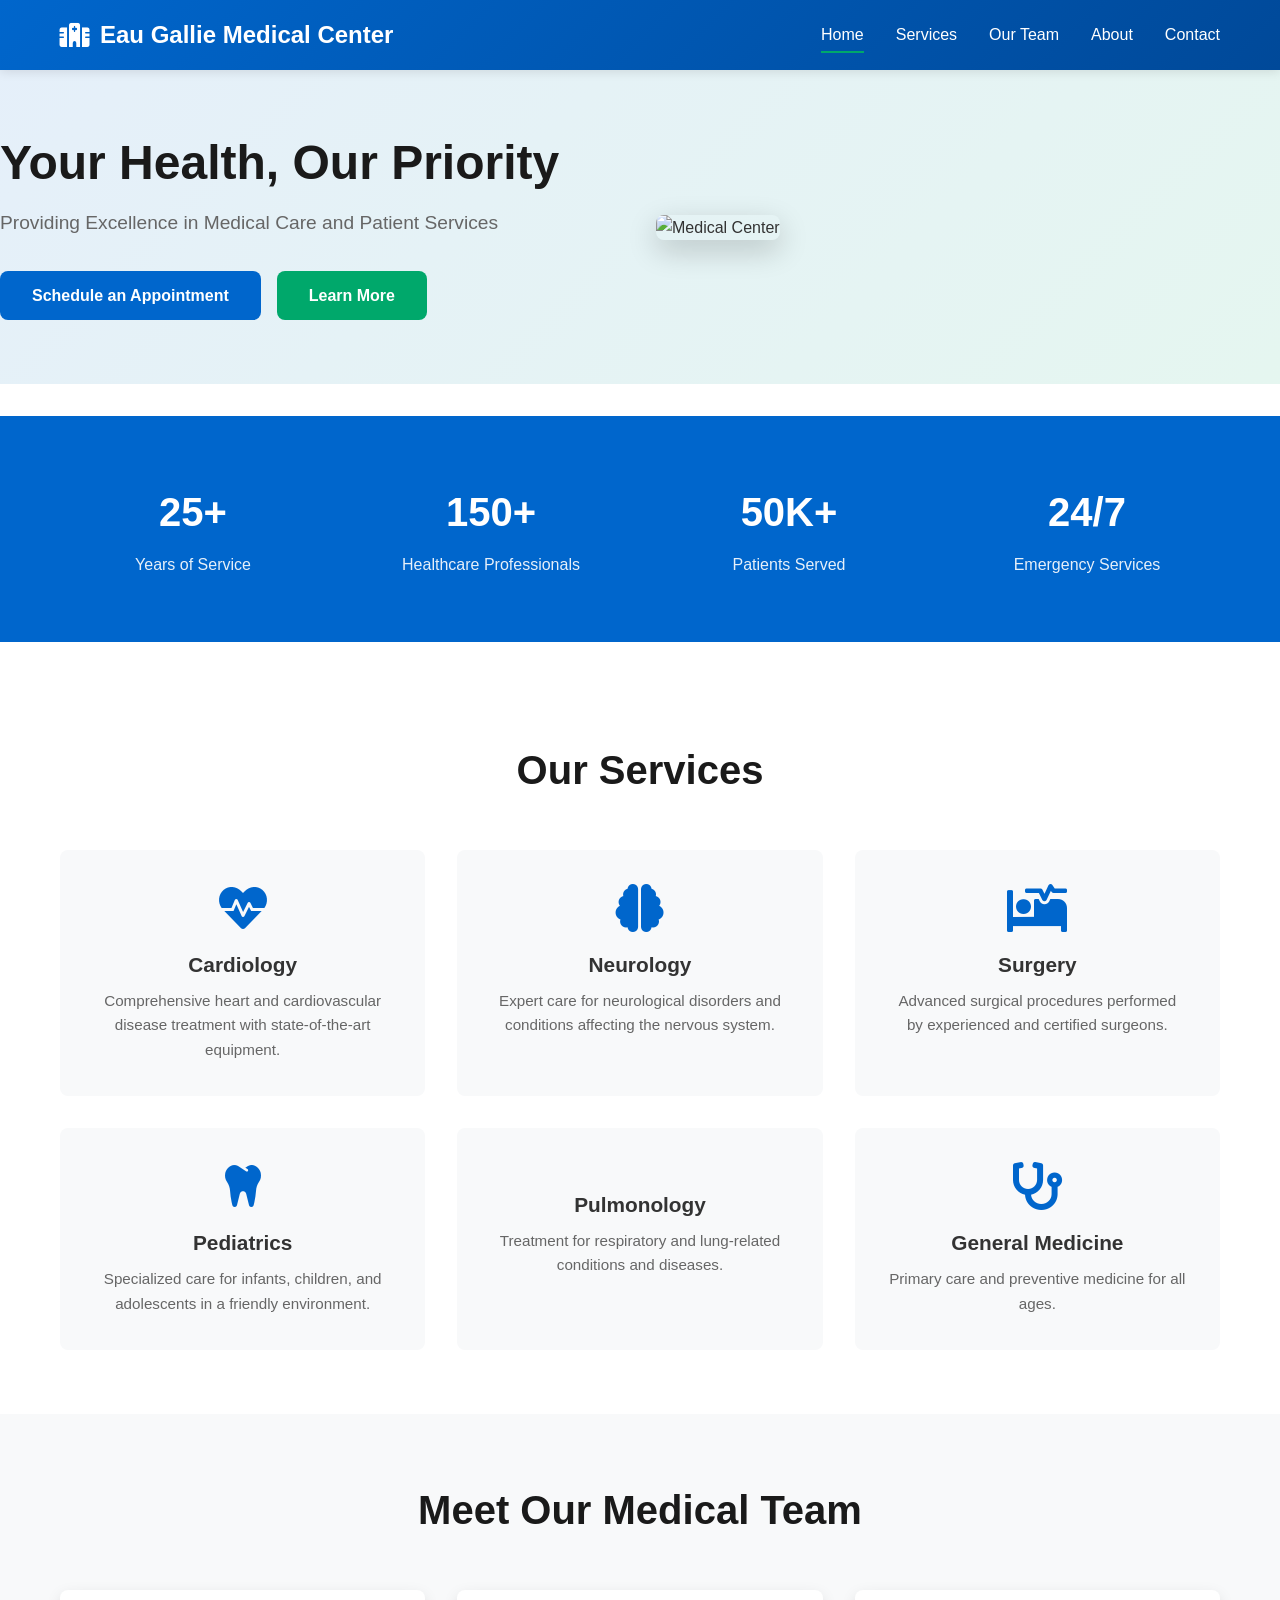
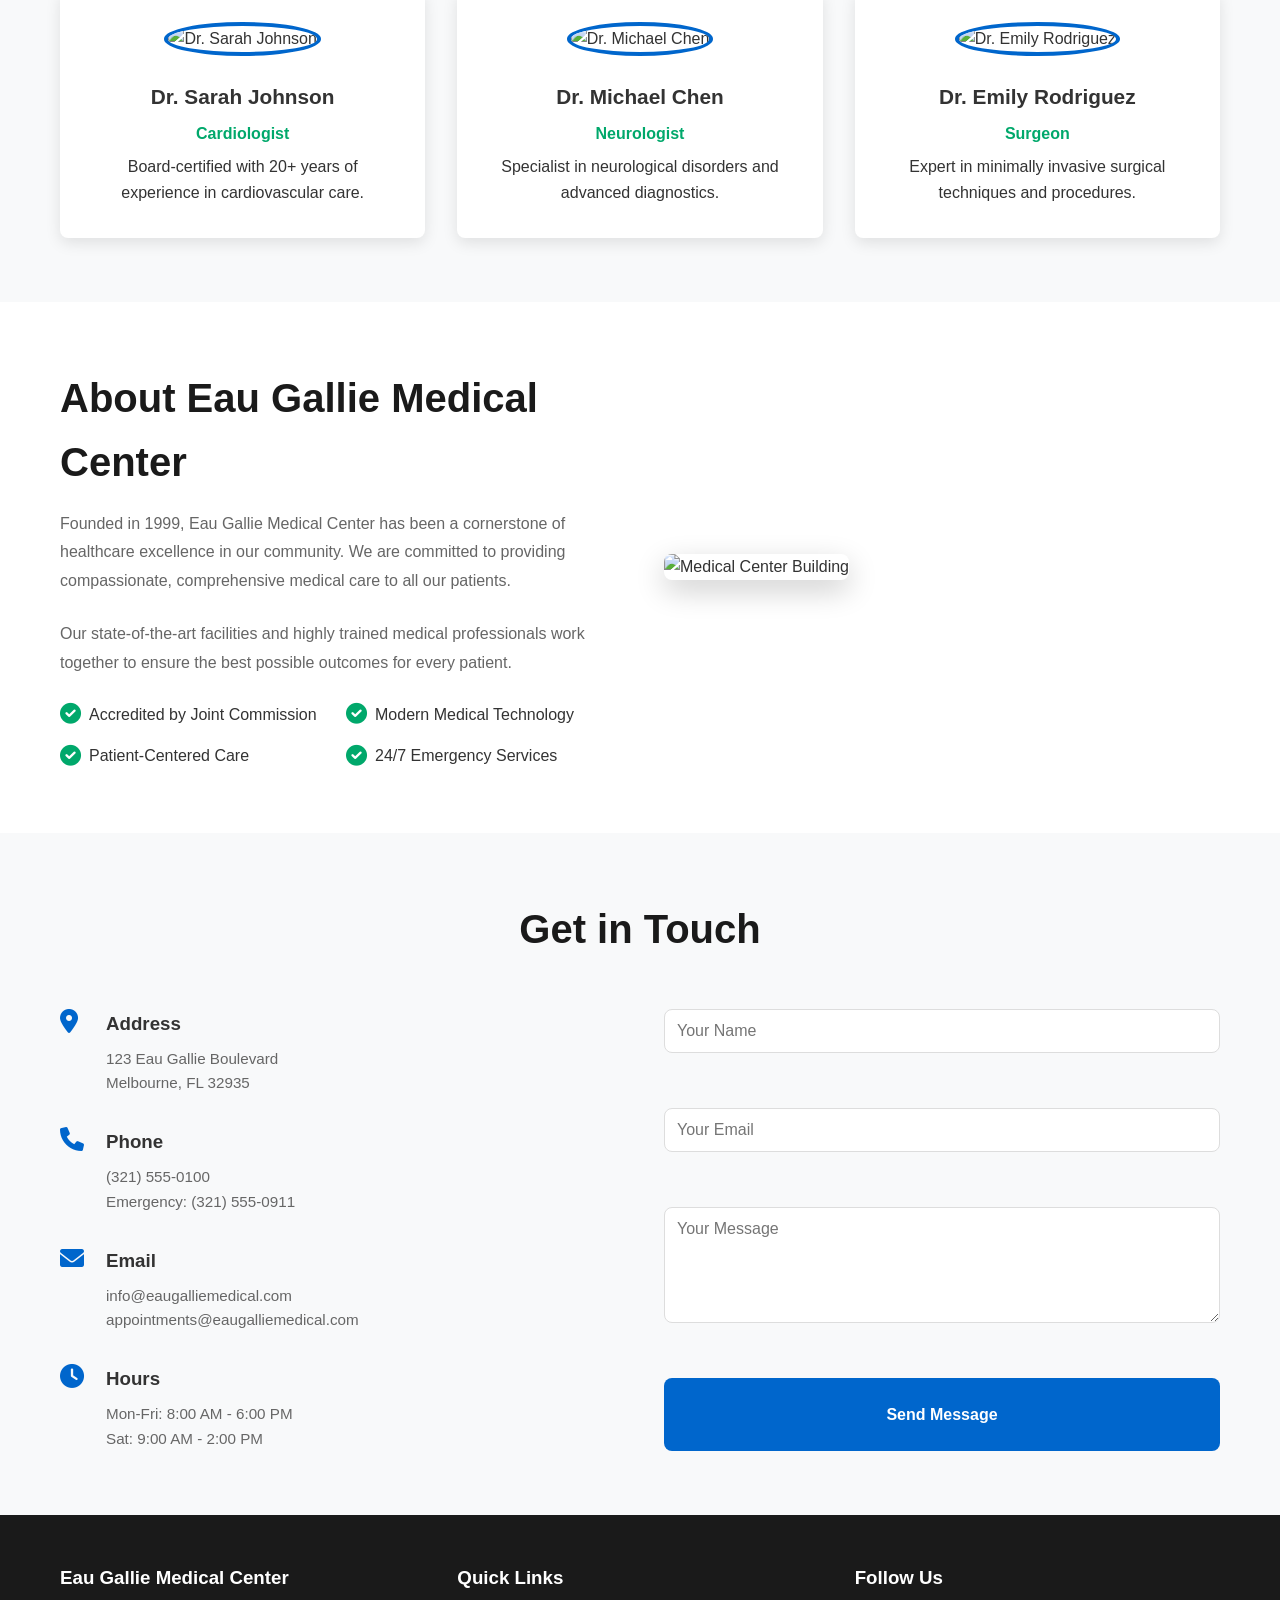
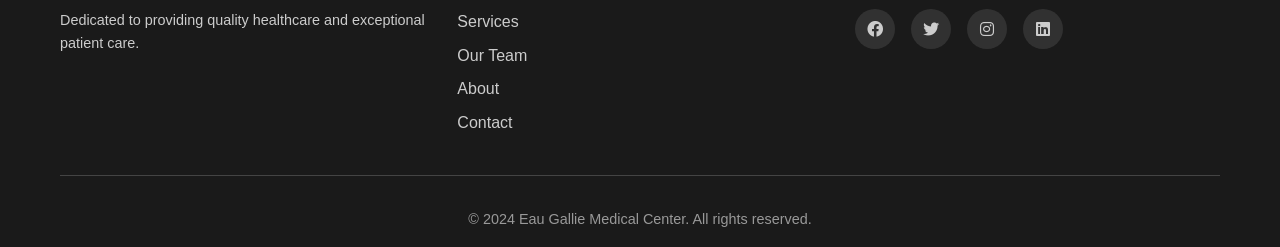
==== index.html @ d5773bfd "Complete website files - medical center and joke generator" ====
<!DOCTYPE html>
<html lang="en">
<head>
    <meta charset="UTF-8">
    <meta name="viewport" content="width=device-width, initial-scale=1.0">
    <title>Eau Gallie Medical Center - Quality Healthcare</title>
    <link rel="stylesheet" href="styles.css">
    <link rel="stylesheet" href="https://cdnjs.cloudflare.com/ajax/libs/font-awesome/6.0.0/css/all.min.css">
</head>
<body>
    <!-- Navigation -->
    <nav class="navbar">
        <div class="container">
            <div class="nav-brand">
                <i class="fas fa-hospital"></i>
                <span>Eau Gallie Medical Center</span>
            </div>
            <ul class="nav-menu" id="navMenu">
                <li><a href="#home" class="nav-link active">Home</a></li>
                <li><a href="#services" class="nav-link">Services</a></li>
                <li><a href="#doctors" class="nav-link">Our Team</a></li>
                <li><a href="#about" class="nav-link">About</a></li>
                <li><a href="#contact" class="nav-link">Contact</a></li>
            </ul>
            <div class="hamburger" id="hamburger">
                <span></span>
                <span></span>
                <span></span>
            </div>
        </div>
    </nav>

    <!-- Hero Section -->
    <section id="home" class="hero">
        <div class="hero-content">
            <h1>Your Health, Our Priority</h1>
            <p>Providing Excellence in Medical Care and Patient Services</p>
            <div class="hero-buttons">
                <a href="#contact" class="btn btn-primary">Schedule an Appointment</a>
                <a href="#services" class="btn btn-secondary">Learn More</a>
            </div>
        </div>
        <div class="hero-image">
            <img src="https://images.unsplash.com/photo-1576091160550-2173dba999ef?w=600&h=400&fit=crop" alt="Medical Center">
        </div>
    </section>

    <!-- Quick Stats -->
    <section class="stats">
        <div class="container">
            <div class="stat-card">
                <div class="stat-number">25+</div>
                <div class="stat-label">Years of Service</div>
            </div>
            <div class="stat-card">
                <div class="stat-number">150+</div>
                <div class="stat-label">Healthcare Professionals</div>
            </div>
            <div class="stat-card">
                <div class="stat-number">50K+</div>
                <div class="stat-label">Patients Served</div>
            </div>
            <div class="stat-card">
                <div class="stat-number">24/7</div>
                <div class="stat-label">Emergency Services</div>
            </div>
        </div>
    </section>

    <!-- Services Section -->
    <section id="services" class="services">
        <div class="container">
            <h2>Our Services</h2>
            <div class="services-grid">
                <div class="service-card">
                    <i class="fas fa-heartbeat"></i>
                    <h3>Cardiology</h3>
                    <p>Comprehensive heart and cardiovascular disease treatment with state-of-the-art equipment.</p>
                </div>
                <div class="service-card">
                    <i class="fas fa-brain"></i>
                    <h3>Neurology</h3>
                    <p>Expert care for neurological disorders and conditions affecting the nervous system.</p>
                </div>
                <div class="service-card">
                    <i class="fas fa-procedures"></i>
                    <h3>Surgery</h3>
                    <p>Advanced surgical procedures performed by experienced and certified surgeons.</p>
                </div>
                <div class="service-card">
                    <i class="fas fa-tooth"></i>
                    <h3>Pediatrics</h3>
                    <p>Specialized care for infants, children, and adolescents in a friendly environment.</p>
                </div>
                <div class="service-card">
                    <i class="fas fa-lung"></i>
                    <h3>Pulmonology</h3>
                    <p>Treatment for respiratory and lung-related conditions and diseases.</p>
                </div>
                <div class="service-card">
                    <i class="fas fa-stethoscope"></i>
                    <h3>General Medicine</h3>
                    <p>Primary care and preventive medicine for all ages.</p>
                </div>
            </div>
        </div>
    </section>

    <!-- Doctors Section -->
    <section id="doctors" class="doctors">
        <div class="container">
            <h2>Meet Our Medical Team</h2>
            <div class="doctors-grid">
                <div class="doctor-card">
                    <img src="https://images.unsplash.com/photo-1494790108377-be9c29b29330?w=300&h=300&fit=crop" alt="Dr. Sarah Johnson">
                    <h3>Dr. Sarah Johnson</h3>
                    <p class="specialty">Cardiologist</p>
                    <p>Board-certified with 20+ years of experience in cardiovascular care.</p>
                </div>
                <div class="doctor-card">
                    <img src="https://images.unsplash.com/photo-1507003211169-0a1dd7228f2d?w=300&h=300&fit=crop" alt="Dr. Michael Chen">
                    <h3>Dr. Michael Chen</h3>
                    <p class="specialty">Neurologist</p>
                    <p>Specialist in neurological disorders and advanced diagnostics.</p>
                </div>
                <div class="doctor-card">
                    <img src="https://images.unsplash.com/photo-1438761681033-6461ffad8d80?w=300&h=300&fit=crop" alt="Dr. Emily Rodriguez">
                    <h3>Dr. Emily Rodriguez</h3>
                    <p class="specialty">Surgeon</p>
                    <p>Expert in minimally invasive surgical techniques and procedures.</p>
                </div>
            </div>
        </div>
    </section>

    <!-- About Section -->
    <section id="about" class="about">
        <div class="container">
            <div class="about-content">
                <div class="about-text">
                    <h2>About Eau Gallie Medical Center</h2>
                    <p>Founded in 1999, Eau Gallie Medical Center has been a cornerstone of healthcare excellence in our community. We are committed to providing compassionate, comprehensive medical care to all our patients.</p>
                    <p>Our state-of-the-art facilities and highly trained medical professionals work together to ensure the best possible outcomes for every patient.</p>
                    <div class="about-features">
                        <div class="feature">
                            <i class="fas fa-check-circle"></i>
                            <span>Accredited by Joint Commission</span>
                        </div>
                        <div class="feature">
                            <i class="fas fa-check-circle"></i>
                            <span>Modern Medical Technology</span>
                        </div>
                        <div class="feature">
                            <i class="fas fa-check-circle"></i>
                            <span>Patient-Centered Care</span>
                        </div>
                        <div class="feature">
                            <i class="fas fa-check-circle"></i>
                            <span>24/7 Emergency Services</span>
                        </div>
                    </div>
                </div>
                <div class="about-image">
                    <img src="https://images.unsplash.com/photo-1551076805-e1869033e5ca?w=500&h=400&fit=crop" alt="Medical Center Building">
                </div>
            </div>
        </div>
    </section>

    <!-- Contact Section -->
    <section id="contact" class="contact">
        <div class="container">
            <h2>Get in Touch</h2>
            <div class="contact-content">
                <div class="contact-info">
                    <div class="info-item">
                        <i class="fas fa-map-marker-alt"></i>
                        <div>
                            <h3>Address</h3>
                            <p>123 Eau Gallie Boulevard<br>Melbourne, FL 32935</p>
                        </div>
                    </div>
                    <div class="info-item">
                        <i class="fas fa-phone"></i>
                        <div>
                            <h3>Phone</h3>
                            <p>(321) 555-0100<br>Emergency: (321) 555-0911</p>
                        </div>
                    </div>
                    <div class="info-item">
                        <i class="fas fa-envelope"></i>
                        <div>
                            <h3>Email</h3>
                            <p>info@eaugalliemedical.com<br>appointments@eaugalliemedical.com</p>
                        </div>
                    </div>
                    <div class="info-item">
                        <i class="fas fa-clock"></i>
                        <div>
                            <h3>Hours</h3>
                            <p>Mon-Fri: 8:00 AM - 6:00 PM<br>Sat: 9:00 AM - 2:00 PM</p>
                        </div>
                    </div>
                </div>
                <form class="contact-form" id="contactForm">
                    <div class="form-group">
                        <input type="text" placeholder="Your Name" required>
                    </div>
                    <div class="form-group">
                        <input type="email" placeholder="Your Email" required>
                    </div>
                    <div class="form-group">
                        <textarea placeholder="Your Message" rows="5" required></textarea>
                    </div>
                    <button type="submit" class="btn btn-primary">Send Message</button>
                </form>
            </div>
        </div>
    </section>

    <!-- Footer -->
    <footer class="footer">
        <div class="container">
            <div class="footer-content">
                <div class="footer-section">
                    <h3>Eau Gallie Medical Center</h3>
                    <p>Dedicated to providing quality healthcare and exceptional patient care.</p>
                </div>
                <div class="footer-section">
                    <h3>Quick Links</h3>
                    <ul>
                        <li><a href="#services">Services</a></li>
                        <li><a href="#doctors">Our Team</a></li>
                        <li><a href="#about">About</a></li>
                        <li><a href="#contact">Contact</a></li>
                    </ul>
                </div>
                <div class="footer-section">
                    <h3>Follow Us</h3>
                    <div class="social-links">
                        <a href="#"><i class="fab fa-facebook"></i></a>
                        <a href="#"><i class="fab fa-twitter"></i></a>
                        <a href="#"><i class="fab fa-instagram"></i></a>
                        <a href="#"><i class="fab fa-linkedin"></i></a>
                    </div>
                </div>
            </div>
            <div class="footer-bottom">
                <p>&copy; 2024 Eau Gallie Medical Center. All rights reserved.</p>
            </div>
        </div>
    </footer>

    <script src="script.js"></script>
</body>
</html>
---- styles.css ----
* {
    margin: 0;
    padding: 0;
    box-sizing: border-box;
}

:root {
    --primary-color: #0066cc;
    --secondary-color: #00a86b;
    --accent-color: #ff6b35;
    --dark-color: #1a1a1a;
    --light-color: #f8f9fa;
    --text-color: #333;
    --border-radius: 8px;
    --transition: all 0.3s ease;
}

body {
    font-family: 'Segoe UI', Tahoma, Geneva, Verdana, sans-serif;
    line-height: 1.6;
    color: var(--text-color);
    background-color: #fff;
}

.container {
    max-width: 1200px;
    margin: 0 auto;
    padding: 0 20px;
}

/* Navigation */
.navbar {
    background: linear-gradient(135deg, var(--primary-color) 0%, #004999 100%);
    color: white;
    padding: 1rem 0;
    position: sticky;
    top: 0;
    z-index: 1000;
    box-shadow: 0 2px 10px rgba(0, 0, 0, 0.1);
}

.navbar .container {
    display: flex;
    justify-content: space-between;
    align-items: center;
}

.nav-brand {
    font-size: 1.5rem;
    font-weight: bold;
    display: flex;
    align-items: center;
    gap: 10px;
}

.nav-menu {
    display: flex;
    list-style: none;
    gap: 2rem;
}

.nav-link {
    color: white;
    text-decoration: none;
    transition: var(--transition);
    padding: 0.5rem 0;
    border-bottom: 2px solid transparent;
}

.nav-link:hover,
.nav-link.active {
    border-bottom-color: var(--secondary-color);
}

.hamburger {
    display: none;
    flex-direction: column;
    cursor: pointer;
}

.hamburger span {
    width: 25px;
    height: 3px;
    background: white;
    margin: 5px 0;
    transition: var(--transition);
}

/* Hero Section */
.hero {
    display: grid;
    grid-template-columns: 1fr 1fr;
    gap: 2rem;
    align-items: center;
    padding: 4rem 0;
    background: linear-gradient(135deg, rgba(0, 102, 204, 0.1) 0%, rgba(0, 168, 107, 0.1) 100%);
}

.hero-content h1 {
    font-size: 3rem;
    color: var(--dark-color);
    margin-bottom: 1rem;
    line-height: 1.2;
}

.hero-content p {
    font-size: 1.2rem;
    color: #666;
    margin-bottom: 2rem;
}

.hero-buttons {
    display: flex;
    gap: 1rem;
    flex-wrap: wrap;
}

.hero-image img {
    width: 100%;
    height: auto;
    border-radius: var(--border-radius);
    box-shadow: 0 10px 30px rgba(0, 0, 0, 0.2);
}

/* Buttons */
.btn {
    display: inline-block;
    padding: 0.75rem 2rem;
    border-radius: var(--border-radius);
    text-decoration: none;
    font-weight: 600;
    transition: var(--transition);
    border: none;
    cursor: pointer;
    font-size: 1rem;
}

.btn-primary {
    background: var(--primary-color);
    color: white;
}

.btn-primary:hover {
    background: #004999;
    transform: translateY(-2px);
    box-shadow: 0 10px 20px rgba(0, 102, 204, 0.3);
}

.btn-secondary {
    background: var(--secondary-color);
    color: white;
}

.btn-secondary:hover {
    background: #008c5f;
    transform: translateY(-2px);
    box-shadow: 0 10px 20px rgba(0, 168, 107, 0.3);
}

/* Stats Section */
.stats {
    background: var(--primary-color);
    color: white;
    padding: 3rem 0;
    margin: 2rem 0;
}

.stats .container {
    display: grid;
    grid-template-columns: repeat(auto-fit, minmax(200px, 1fr));
    gap: 2rem;
    text-align: center;
}

.stat-card {
    padding: 1rem;
}

.stat-number {
    font-size: 2.5rem;
    font-weight: bold;
    margin-bottom: 0.5rem;
}

.stat-label {
    font-size: 1rem;
    opacity: 0.9;
}

/* Services Section */
.services {
    padding: 4rem 0;
    background: white;
}

.services h2,
.doctors h2,
.contact h2 {
    text-align: center;
    font-size: 2.5rem;
    margin-bottom: 3rem;
    color: var(--dark-color);
}

.services-grid {
    display: grid;
    grid-template-columns: repeat(auto-fit, minmax(280px, 1fr));
    gap: 2rem;
}

.service-card {
    background: var(--light-color);
    padding: 2rem;
    border-radius: var(--border-radius);
    text-align: center;
    transition: var(--transition);
    border: 2px solid transparent;
}

.service-card:hover {
    border-color: var(--primary-color);
    transform: translateY(-5px);
    box-shadow: 0 15px 30px rgba(0, 0, 0, 0.1);
}

.service-card i {
    font-size: 3rem;
    color: var(--primary-color);
    margin-bottom: 1rem;
}

.service-card h3 {
    font-size: 1.3rem;
    margin-bottom: 0.5rem;
}

.service-card p {
    color: #666;
    font-size: 0.95rem;
}

/* Doctors Section */
.doctors {
    padding: 4rem 0;
    background: var(--light-color);
}

.doctors-grid {
    display: grid;
    grid-template-columns: repeat(auto-fit, minmax(280px, 1fr));
    gap: 2rem;
}

.doctor-card {
    background: white;
    padding: 2rem;
    border-radius: var(--border-radius);
    text-align: center;
    transition: var(--transition);
    box-shadow: 0 5px 15px rgba(0, 0, 0, 0.1);
}

.doctor-card:hover {
    transform: translateY(-10px);
    box-shadow: 0 15px 30px rgba(0, 0, 0, 0.15);
}

.doctor-card img {
    width: 150px;
    height: 150px;
    border-radius: 50%;
    object-fit: cover;
    margin-bottom: 1rem;
    border: 4px solid var(--primary-color);
}

.doctor-card h3 {
    font-size: 1.3rem;
    margin: 0.5rem 0;
}

.specialty {
    color: var(--secondary-color);
    font-weight: 600;
    margin-bottom: 0.5rem;
}

/* About Section */
.about {
    padding: 4rem 0;
    background: white;
}

.about-content {
    display: grid;
    grid-template-columns: 1fr 1fr;
    gap: 3rem;
    align-items: center;
}

.about-text h2 {
    font-size: 2.5rem;
    margin-bottom: 1rem;
    color: var(--dark-color);
}

.about-text p {
    font-size: 1rem;
    color: #666;
    margin-bottom: 1.5rem;
    line-height: 1.8;
}

.about-features {
    display: grid;
    grid-template-columns: 1fr 1fr;
    gap: 1rem;
    margin-top: 1.5rem;
}

.feature {
    display: flex;
    align-items: center;
    gap: 0.5rem;
    color: #333;
}

.feature i {
    color: var(--secondary-color);
    font-size: 1.3rem;
}

.about-image img {
    width: 100%;
    border-radius: var(--border-radius);
    box-shadow: 0 10px 30px rgba(0, 0, 0, 0.2);
}

/* Contact Section */
.contact {
    padding: 4rem 0;
    background: var(--light-color);
}

.contact-content {
    display: grid;
    grid-template-columns: 1fr 1fr;
    gap: 3rem;
}

.contact-info {
    display: grid;
    grid-template-columns: 1fr;
    gap: 2rem;
}

.info-item {
    display: flex;
    gap: 1rem;
}

.info-item i {
    font-size: 1.5rem;
    color: var(--primary-color);
    min-width: 30px;
}

.info-item h3 {
    margin-bottom: 0.5rem;
}

.info-item p {
    color: #666;
    font-size: 0.95rem;
}

.contact-form {
    display: grid;
    grid-template-columns: 1fr;
    gap: 1.5rem;
}

.form-group {
    display: flex;
    flex-direction: column;
}

.form-group input,
.form-group textarea {
    padding: 0.75rem;
    border: 1px solid #ddd;
    border-radius: var(--border-radius);
    font-family: inherit;
    font-size: 1rem;
    transition: var(--transition);
}

.form-group input:focus,
.form-group textarea:focus {
    outline: none;
    border-color: var(--primary-color);
    box-shadow: 0 0 0 3px rgba(0, 102, 204, 0.1);
}

/* Footer */
.footer {
    background: var(--dark-color);
    color: white;
    padding: 3rem 0 1rem;
}

.footer-content {
    display: grid;
    grid-template-columns: repeat(auto-fit, minmax(250px, 1fr));
    gap: 2rem;
    margin-bottom: 2rem;
}

.footer-section h3 {
    margin-bottom: 1rem;
}

.footer-section p {
    color: #ccc;
    font-size: 0.9rem;
}

.footer-section ul {
    list-style: none;
}

.footer-section ul li {
    margin-bottom: 0.5rem;
}

.footer-section a {
    color: #ccc;
    text-decoration: none;
    transition: var(--transition);
}

.footer-section a:hover {
    color: var(--primary-color);
}

.social-links {
    display: flex;
    gap: 1rem;
}

.social-links a {
    display: inline-block;
    width: 40px;
    height: 40px;
    background: rgba(255,255,255,0.1);
    border-radius: 50%;
    display: flex;
    align-items: center;
    justify-content: center;
}

.social-links a:hover {
    background: var(--primary-color);
}

.footer-bottom {
    text-align: center;
    padding-top: 2rem;
    border-top: 1px solid #444;
    color: #999;
    font-size: 0.9rem;
}

/* Responsive Design */
@media (max-width: 768px) {
    .hamburger {
        display: flex;
    }

    .nav-menu {
        display: none;
    }

    .nav-menu.active {
        display: flex;
        flex-direction: column;
        position: absolute;
        top: 100%;
        left: 0;
        right: 0;
        background: var(--primary-color);
        padding: 1rem;
        gap: 0.5rem;
    }

    .hero {
        grid-template-columns: 1fr;
        padding: 2rem 0;
    }

    .hero-content h1 {
        font-size: 2rem;
    }

    .hero-buttons {
        flex-direction: column;
    }

    .about-content {
        grid-template-columns: 1fr;
    }

    .contact-content {
        grid-template-columns: 1fr;
    }

    .services-grid,
    .doctors-grid {
        grid-template-columns: 1fr;
    }

    .stats .container {
        grid-template-columns: 1fr 1fr;
    }

    .about-features {
        grid-template-columns: 1fr;
    }
}

@media (max-width: 480px) {
    .hero-content h1 {
        font-size: 1.5rem;
    }

    .services h2,
    .doctors h2,
    .contact h2 {
        font-size: 1.8rem;
    }

    .btn {
        padding: 0.6rem 1.5rem;
        font-size: 0.9rem;
    }

    .stat-number {
        font-size: 2rem;
    }

    .stats .container {
        grid-template-columns: 1fr;
    }
}
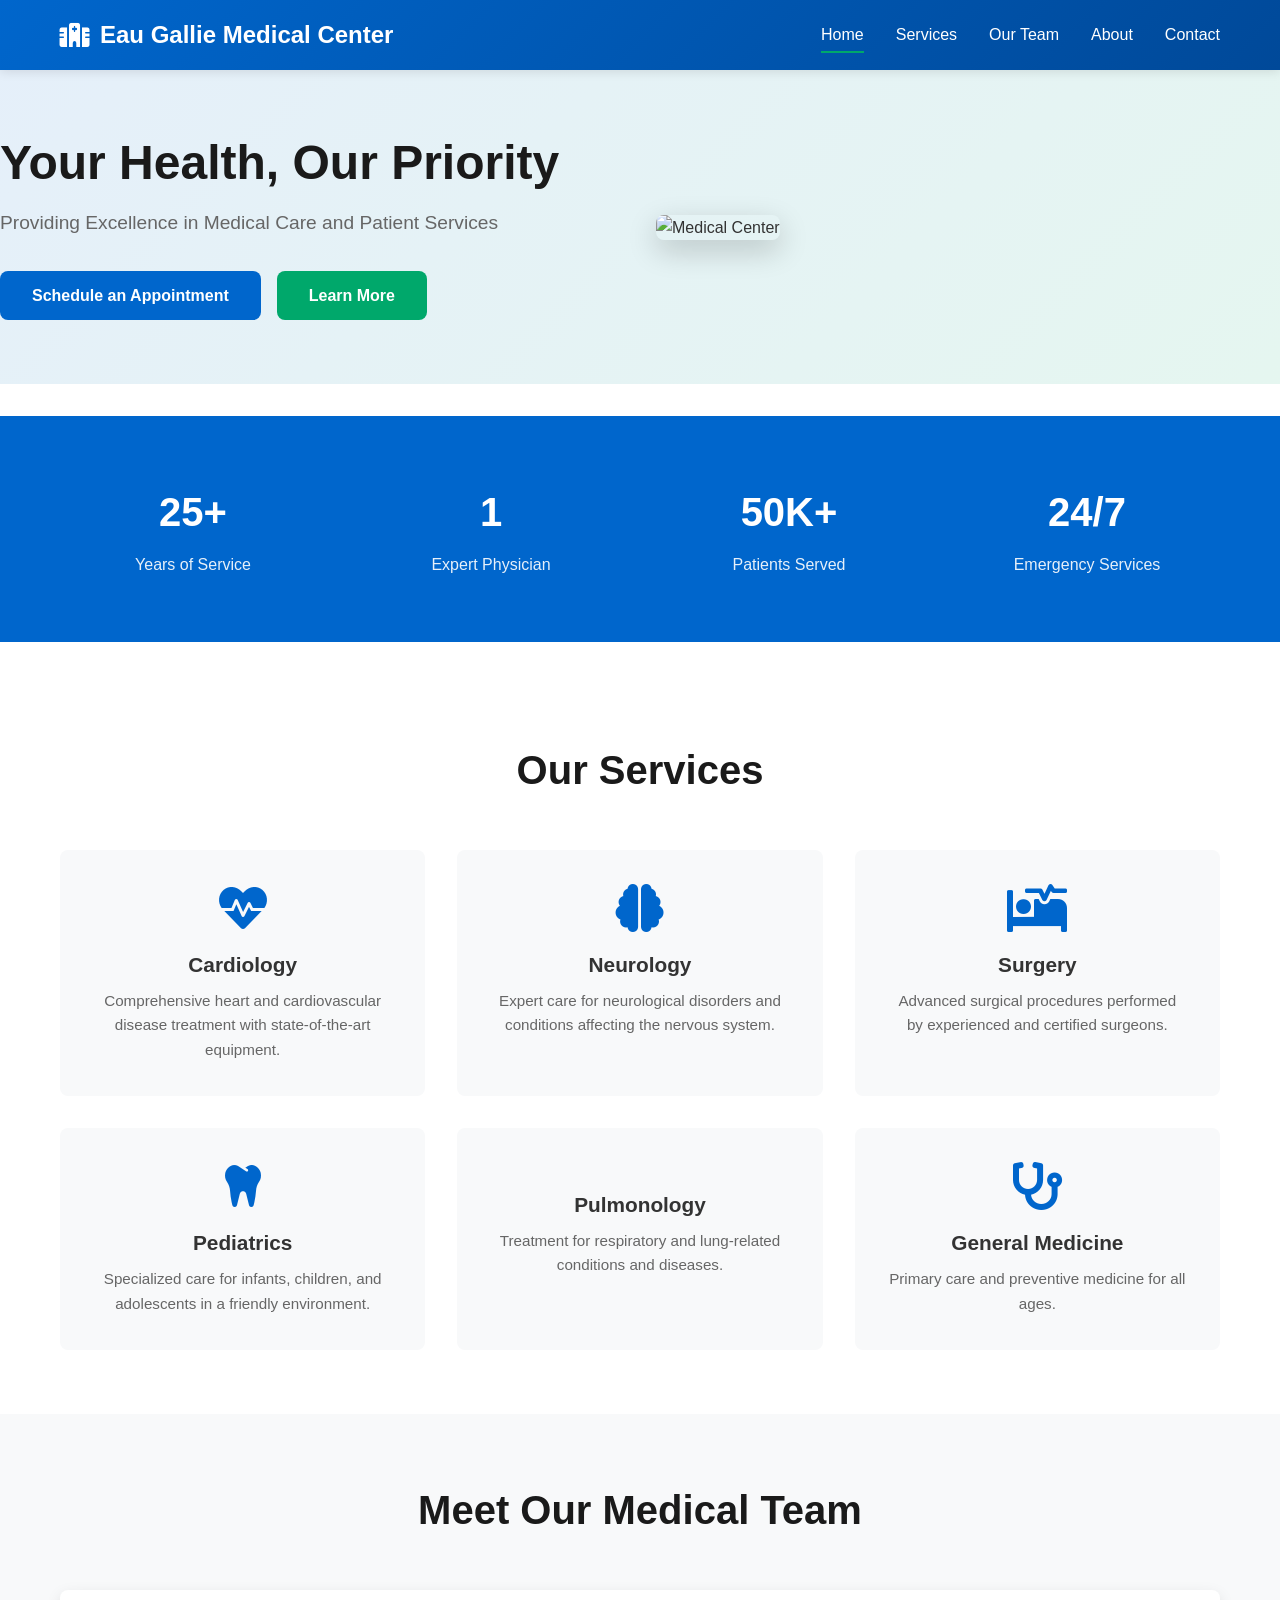
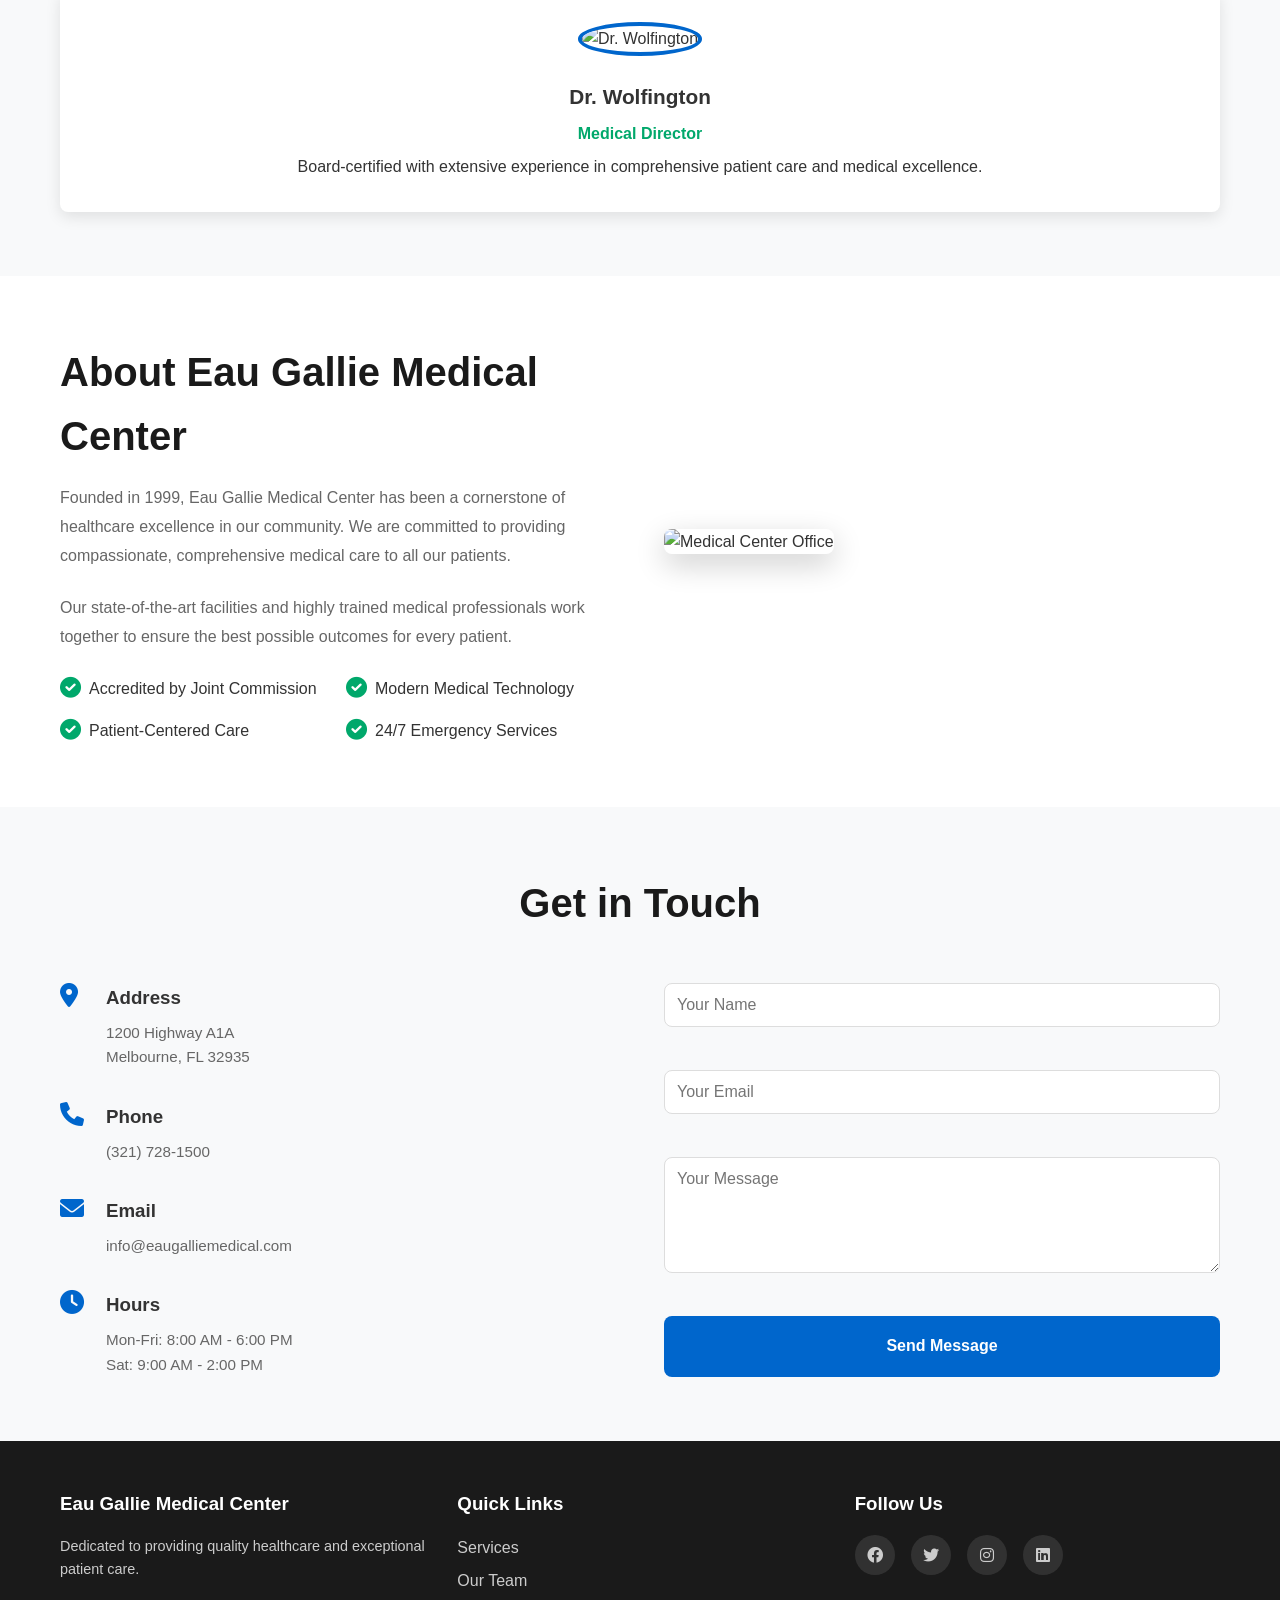
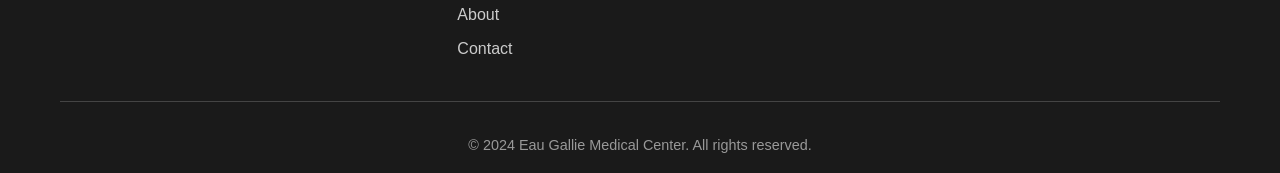
==== commit 0dbe082e: "Update website with Dr. Wolfington only and real Melbourne location" ====
--- a/index.html
+++ b/index.html
@@ -53,8 +53,8 @@
                 <div class="stat-label">Years of Service</div>
             </div>
             <div class="stat-card">
-                <div class="stat-number">150+</div>
-                <div class="stat-label">Healthcare Professionals</div>
+                <div class="stat-number">1</div>
+                <div class="stat-label">Expert Physician</div>
             </div>
             <div class="stat-card">
                 <div class="stat-number">50K+</div>
@@ -112,22 +112,10 @@
             <h2>Meet Our Medical Team</h2>
             <div class="doctors-grid">
                 <div class="doctor-card">
-                    <img src="https://images.unsplash.com/photo-1494790108377-be9c29b29330?w=300&h=300&fit=crop" alt="Dr. Sarah Johnson">
-                    <h3>Dr. Sarah Johnson</h3>
-                    <p class="specialty">Cardiologist</p>
-                    <p>Board-certified with 20+ years of experience in cardiovascular care.</p>
-                </div>
-                <div class="doctor-card">
-                    <img src="https://images.unsplash.com/photo-1507003211169-0a1dd7228f2d?w=300&h=300&fit=crop" alt="Dr. Michael Chen">
-                    <h3>Dr. Michael Chen</h3>
-                    <p class="specialty">Neurologist</p>
-                    <p>Specialist in neurological disorders and advanced diagnostics.</p>
-                </div>
-                <div class="doctor-card">
-                    <img src="https://images.unsplash.com/photo-1438761681033-6461ffad8d80?w=300&h=300&fit=crop" alt="Dr. Emily Rodriguez">
-                    <h3>Dr. Emily Rodriguez</h3>
-                    <p class="specialty">Surgeon</p>
-                    <p>Expert in minimally invasive surgical techniques and procedures.</p>
+                    <img src="https://images.unsplash.com/photo-1612529423808-82e5b51b773d?w=300&h=300&fit=crop" alt="Dr. Wolfington">
+                    <h3>Dr. Wolfington</h3>
+                    <p class="specialty">Medical Director</p>
+                    <p>Board-certified with extensive experience in comprehensive patient care and medical excellence.</p>
                 </div>
             </div>
         </div>
@@ -161,7 +149,7 @@
                     </div>
                 </div>
                 <div class="about-image">
-                    <img src="https://images.unsplash.com/photo-1551076805-e1869033e5ca?w=500&h=400&fit=crop" alt="Medical Center Building">
+                    <img src="https://images.unsplash.com/photo-1587825140708-dfaf72ae4b04?w=500&h=400&fit=crop" alt="Medical Center Office">
                 </div>
             </div>
         </div>
@@ -177,21 +165,21 @@
                         <i class="fas fa-map-marker-alt"></i>
                         <div>
                             <h3>Address</h3>
-                            <p>123 Eau Gallie Boulevard<br>Melbourne, FL 32935</p>
+                            <p>1200 Highway A1A<br>Melbourne, FL 32935</p>
                         </div>
                     </div>
                     <div class="info-item">
                         <i class="fas fa-phone"></i>
                         <div>
                             <h3>Phone</h3>
-                            <p>(321) 555-0100<br>Emergency: (321) 555-0911</p>
+                            <p>(321) 728-1500</p>
                         </div>
                     </div>
                     <div class="info-item">
                         <i class="fas fa-envelope"></i>
                         <div>
                             <h3>Email</h3>
-                            <p>info@eaugalliemedical.com<br>appointments@eaugalliemedical.com</p>
+                            <p>info@eaugalliemedical.com</p>
                         </div>
                     </div>
                     <div class="info-item">
